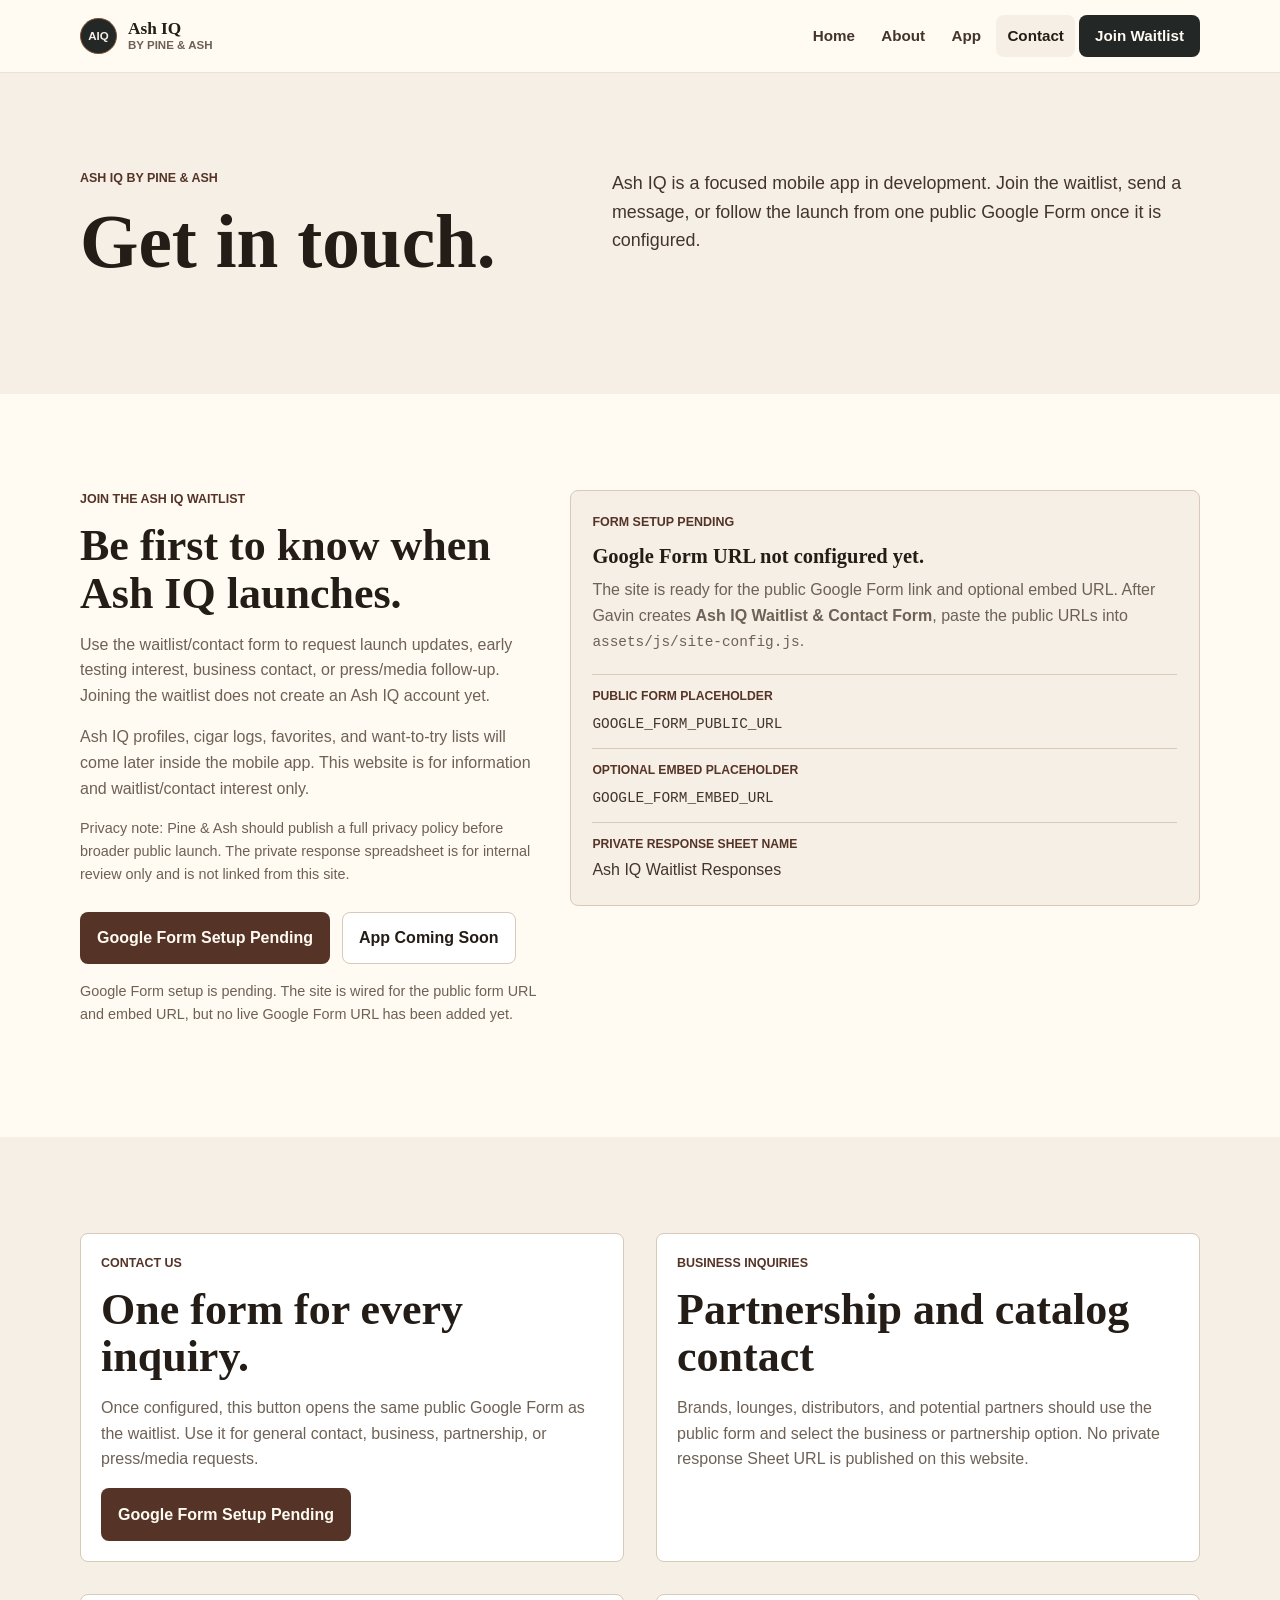
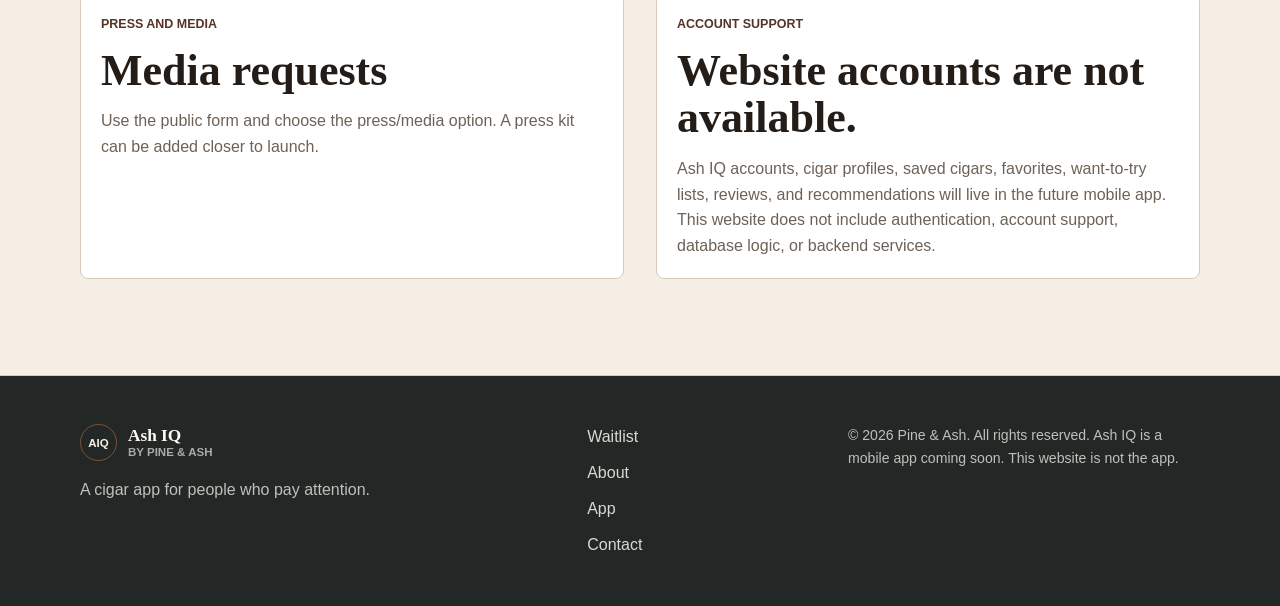
==== contact.html @ 8ed1f78f "Launch Ash IQ public website" ====
<!doctype html>
<html lang="en">
  <head>
    <meta charset="utf-8">
    <meta name="viewport" content="width=device-width, initial-scale=1">
    <title>Contact Ash IQ | Waitlist, Business &amp; Press Inquiries</title>
    <meta name="description" content="Join the Ash IQ waitlist, send a business inquiry, or reach out for press and media requests. We read every message.">
    <meta name="robots" content="index,follow">
    <meta name="theme-color" content="#f6efe5">
    <meta property="og:title" content="Contact Ash IQ by Pine & Ash">
    <meta property="og:description" content="Join the Ash IQ waitlist or contact Pine & Ash while the mobile app is in development.">
    <meta property="og:type" content="website">
    <meta property="og:url" content="./contact.html">
    <meta property="og:image" content="./assets/img/social-preview.svg">
    <meta name="twitter:card" content="summary_large_image">
    <meta name="twitter:title" content="Contact Ash IQ by Pine & Ash">
    <meta name="twitter:description" content="Join the Ash IQ waitlist or contact Pine & Ash while the mobile app is in development.">
    <meta name="twitter:image" content="./assets/img/social-preview.svg">
    <link rel="canonical" href="./contact.html">
    <link rel="icon" href="./assets/img/favicon.svg" type="image/svg+xml">
    <link rel="stylesheet" href="./assets/css/styles.css">
  </head>
  <body>
    <a class="skip-link" href="#main">Skip to content</a>
    <header class="site-header" data-site-header>
      <nav class="nav container" aria-label="Main navigation">
        <a class="brand" href="./index.html" aria-label="Ash IQ by Pine & Ash home">
          <span class="brand-mark" aria-hidden="true">AIQ</span>
          <span class="brand-stack">
            <span class="brand-text">Ash IQ</span>
            <span class="brand-source">by Pine &amp; Ash</span>
          </span>
        </a>
        <button class="nav-toggle" type="button" aria-expanded="false" aria-controls="site-menu" data-nav-toggle>
          <span class="nav-toggle-line"></span>
          <span class="nav-toggle-line"></span>
          <span class="nav-toggle-line"></span>
          <span class="sr-only">Menu</span>
        </button>
        <div class="nav-links" id="site-menu" data-nav-menu>
          <a href="./index.html">Home</a>
          <a href="./about.html">About</a>
          <a href="./app.html">App</a>
          <a href="./contact.html" aria-current="page">Contact</a>
          <a class="nav-cta" href="./contact.html#waitlist">Join Waitlist</a>
        </div>
      </nav>
    </header>

    <main id="main">
      <section class="page-hero section">
        <div class="container page-hero-grid">
          <div>
            <p class="eyebrow">Ash IQ by Pine &amp; Ash</p>
            <h1>Get in touch.</h1>
          </div>
          <p class="page-lede">Ash IQ is a focused mobile app in development. Join the waitlist, send a message, or follow the launch from one public Google Form once it is configured.</p>
        </div>
      </section>

      <section class="section" id="waitlist" aria-labelledby="waitlist-heading">
        <div class="container waitlist-panel">
          <div class="waitlist-copy">
            <p class="eyebrow">Join the Ash IQ waitlist</p>
            <h2 id="waitlist-heading">Be first to know when Ash IQ launches.</h2>
            <p>Use the waitlist/contact form to request launch updates, early testing interest, business contact, or press/media follow-up. Joining the waitlist does not create an Ash IQ account yet.</p>
            <p>Ash IQ profiles, cigar logs, favorites, and want-to-try lists will come later inside the mobile app. This website is for information and waitlist/contact interest only.</p>
            <p class="small-note">Privacy note: Pine &amp; Ash should publish a full privacy policy before broader public launch. The private response spreadsheet is for internal review only and is not linked from this site.</p>
            <div class="hero-actions">
              <a class="button button-primary" href="#google-form-placeholder" data-google-form-link data-configured-label="Open Google Form" data-placeholder-label="Google Form Setup Pending">Open Google Form</a>
              <a class="button button-secondary" href="./app.html">App Coming Soon</a>
            </div>
            <p class="small-note" data-google-form-status>Google Form setup is pending.</p>
          </div>
          <div class="form-shell">
            <iframe
              class="form-embed"
              title="Ash IQ Waitlist and Contact Google Form"
              loading="lazy"
              hidden
              data-google-form-embed></iframe>
            <div class="form-placeholder" id="google-form-placeholder" data-google-form-placeholder>
              <p class="eyebrow">Form setup pending</p>
              <h3>Google Form URL not configured yet.</h3>
              <p>The site is ready for the public Google Form link and optional embed URL. After Gavin creates <strong>Ash IQ Waitlist &amp; Contact Form</strong>, paste the public URLs into <code>assets/js/site-config.js</code>.</p>
              <dl class="config-list">
                <div>
                  <dt>Public form placeholder</dt>
                  <dd><code>GOOGLE_FORM_PUBLIC_URL</code></dd>
                </div>
                <div>
                  <dt>Optional embed placeholder</dt>
                  <dd><code>GOOGLE_FORM_EMBED_URL</code></dd>
                </div>
                <div>
                  <dt>Private response sheet name</dt>
                  <dd data-google-sheet-name>Ash IQ Waitlist Responses</dd>
                </div>
              </dl>
            </div>
          </div>
        </div>
      </section>

      <section class="section muted-band" aria-labelledby="contact-options-heading">
        <div class="container contact-grid">
          <article class="contact-card">
            <p class="eyebrow">Contact Us</p>
            <h2 id="contact-options-heading">One form for every inquiry.</h2>
            <p>Once configured, this button opens the same public Google Form as the waitlist. Use it for general contact, business, partnership, or press/media requests.</p>
            <a class="button button-primary" href="#google-form-placeholder" data-google-form-link data-configured-label="Contact Us" data-placeholder-label="Google Form Setup Pending">Contact Us</a>
          </article>
          <article class="contact-card">
            <p class="eyebrow">Business inquiries</p>
            <h2>Partnership and catalog contact</h2>
            <p>Brands, lounges, distributors, and potential partners should use the public form and select the business or partnership option. No private response Sheet URL is published on this website.</p>
          </article>
          <article class="contact-card">
            <p class="eyebrow">Press and media</p>
            <h2>Media requests</h2>
            <p>Use the public form and choose the press/media option. A press kit can be added closer to launch.</p>
          </article>
          <article class="contact-card">
            <p class="eyebrow">Account support</p>
            <h2>Website accounts are not available.</h2>
            <p>Ash IQ accounts, cigar profiles, saved cigars, favorites, want-to-try lists, reviews, and recommendations will live in the future mobile app. This website does not include authentication, account support, database logic, or backend services.</p>
          </article>
        </div>
      </section>
    </main>

    <footer class="site-footer">
      <div class="container footer-grid">
        <div>
          <a class="brand footer-brand" href="./index.html" aria-label="Ash IQ by Pine & Ash home">
            <span class="brand-mark" aria-hidden="true">AIQ</span>
            <span class="brand-stack">
              <span class="brand-text">Ash IQ</span>
              <span class="brand-source">by Pine &amp; Ash</span>
            </span>
          </a>
          <p>A cigar app for people who pay attention.</p>
        </div>
        <nav class="footer-links" aria-label="Footer navigation">
          <a href="./contact.html#waitlist">Waitlist</a>
          <a href="./about.html">About</a>
          <a href="./app.html">App</a>
          <a href="./contact.html">Contact</a>
        </nav>
        <p class="footer-fine"><span data-year></span> Ash IQ is a mobile app coming soon. This website is not the app.</p>
      </div>
    </footer>
    <script src="./assets/js/site-config.js" defer></script>
    <script src="./assets/js/main.js" defer></script>
  </body>
</html>
---- assets/css/styles.css ----
:root {
  color-scheme: light;
  --ink: #241c16;
  --ink-soft: #43352b;
  --muted: #6e6156;
  --paper: #f6efe5;
  --paper-deep: #eee2d1;
  --surface: #fffaf2;
  --surface-strong: #ffffff;
  --line: #d8c9b8;
  --cedar: #825034;
  --cedar-dark: #553427;
  --ash: #d9d6cf;
  --charcoal: #232826;
  --evergreen: #2f4639;
  --brass: #b77e3f;
  --oxblood: #743b34;
  --focus: #0f5f6f;
  --shadow: 0 24px 60px rgba(49, 35, 24, 0.14);
  --radius: 8px;
  --container: 1120px;
}

* {
  box-sizing: border-box;
}

html {
  scroll-behavior: smooth;
}

body {
  margin: 0;
  font-family: Georgia, "Times New Roman", serif;
  color: var(--ink);
  background: var(--surface);
  line-height: 1.6;
  text-rendering: optimizeLegibility;
}

body.nav-open {
  overflow: hidden;
}

img {
  display: block;
  max-width: 100%;
  height: auto;
}

a {
  color: inherit;
}

a:focus-visible,
button:focus-visible {
  outline: 3px solid var(--focus);
  outline-offset: 4px;
}

p,
h1,
h2,
h3 {
  margin-top: 0;
}

p {
  color: var(--muted);
  font-family: Arial, Helvetica, sans-serif;
  font-size: 1rem;
}

h1,
h2,
h3 {
  line-height: 1.08;
  letter-spacing: 0;
}

h1 {
  max-width: 10ch;
  font-size: 3.25rem;
  margin-bottom: 1rem;
}

h2 {
  font-size: 2.2rem;
  margin-bottom: 0.9rem;
}

h3 {
  font-size: 1.28rem;
  margin-bottom: 0.65rem;
}

.container {
  width: min(100% - 2rem, var(--container));
  margin: 0 auto;
}

.section {
  padding: 4.5rem 0;
}

.skip-link {
  position: fixed;
  top: 0.75rem;
  left: 0.75rem;
  z-index: 100;
  transform: translateY(-150%);
  background: var(--charcoal);
  color: var(--surface);
  padding: 0.75rem 1rem;
  border-radius: var(--radius);
  font-family: Arial, Helvetica, sans-serif;
}

.skip-link:focus {
  transform: translateY(0);
}

.sr-only {
  position: absolute;
  width: 1px;
  height: 1px;
  padding: 0;
  margin: -1px;
  overflow: hidden;
  clip: rect(0, 0, 0, 0);
  white-space: nowrap;
  border: 0;
}

.site-header {
  position: sticky;
  top: 0;
  z-index: 50;
  border-bottom: 1px solid rgba(36, 28, 22, 0.1);
  background: rgba(255, 250, 242, 0.94);
  backdrop-filter: blur(14px);
}

.nav {
  min-height: 4.5rem;
  display: flex;
  align-items: center;
  justify-content: space-between;
  gap: 1rem;
}

.brand {
  display: inline-flex;
  align-items: center;
  gap: 0.7rem;
  text-decoration: none;
  font-weight: 700;
}

.brand-mark {
  display: inline-grid;
  place-items: center;
  width: 2.3rem;
  height: 2.3rem;
  border: 1px solid var(--cedar);
  border-radius: 50%;
  background: var(--charcoal);
  color: var(--paper);
  font-family: Arial, Helvetica, sans-serif;
  font-size: 0.72rem;
}

.brand-stack {
  display: grid;
  gap: 0.05rem;
  line-height: 1.05;
}

.brand-text {
  font-size: 1.08rem;
}

.brand-source {
  color: var(--muted);
  font-family: Arial, Helvetica, sans-serif;
  font-size: 0.72rem;
  font-weight: 800;
  text-transform: uppercase;
}

.nav-toggle {
  display: inline-flex;
  width: 2.6rem;
  height: 2.6rem;
  flex-direction: column;
  align-items: center;
  justify-content: center;
  gap: 0.27rem;
  border: 1px solid var(--line);
  border-radius: var(--radius);
  background: var(--surface-strong);
  color: var(--ink);
  cursor: pointer;
}

.nav-toggle-line {
  width: 1.15rem;
  height: 2px;
  background: currentColor;
}

.nav-links {
  position: fixed;
  inset: 4.5rem 0 auto 0;
  display: none;
  flex-direction: column;
  gap: 0.35rem;
  padding: 1rem;
  border-bottom: 1px solid var(--line);
  background: var(--surface);
  box-shadow: var(--shadow);
  font-family: Arial, Helvetica, sans-serif;
}

.nav-links.is-open {
  display: flex;
}

.nav-links a {
  min-height: 2.75rem;
  display: inline-flex;
  align-items: center;
  padding: 0.65rem 0.75rem;
  border-radius: var(--radius);
  color: var(--ink-soft);
  text-decoration: none;
  font-weight: 700;
}

.nav-links a:hover,
.nav-links a[aria-current="page"] {
  background: var(--paper);
  color: var(--ink);
}

.nav-links .nav-cta {
  justify-content: center;
  background: var(--charcoal);
  color: var(--surface);
}

.hero {
  position: relative;
  display: grid;
  align-items: center;
  overflow: hidden;
  padding: 3.25rem 0 3.5rem;
  background: var(--charcoal);
  color: var(--surface);
}

.hero::before {
  content: "";
  position: absolute;
  inset: 0;
  z-index: 1;
  background: rgba(25, 21, 18, 0.58);
}

.hero-grid,
.page-hero-grid,
.app-hero-grid,
.split,
.footer-grid,
.narrative-grid,
.contact-grid {
  display: grid;
  gap: 2rem;
}

.hero-copy {
  position: relative;
  z-index: 2;
  max-width: 42rem;
}

.eyebrow {
  margin-bottom: 0.75rem;
  color: var(--cedar-dark);
  font-family: Arial, Helvetica, sans-serif;
  font-size: 0.78rem;
  font-weight: 800;
  text-transform: uppercase;
}

.hero .eyebrow {
  color: rgba(255, 250, 242, 0.82);
}

.tagline {
  margin-bottom: 1rem;
  color: rgba(255, 250, 242, 0.92);
  font-family: Arial, Helvetica, sans-serif;
  font-size: 1.35rem;
  font-weight: 800;
}

.tagline.dark {
  color: var(--cedar-dark);
}

.hero-lede,
.page-lede {
  max-width: 42rem;
  color: var(--ink-soft);
  font-size: 1.12rem;
}

.hero-lede {
  color: rgba(255, 250, 242, 0.88);
}

.hero-actions {
  display: flex;
  flex-wrap: wrap;
  gap: 0.75rem;
  margin: 1.6rem 0 1rem;
}

.button {
  min-height: 2.9rem;
  display: inline-flex;
  align-items: center;
  justify-content: center;
  padding: 0.78rem 1rem;
  border: 1px solid transparent;
  border-radius: var(--radius);
  font-family: Arial, Helvetica, sans-serif;
  font-weight: 800;
  text-decoration: none;
}

.button-primary {
  background: var(--charcoal);
  color: var(--surface);
}

.button-primary:hover {
  background: var(--evergreen);
}

.button-secondary {
  border-color: var(--line);
  background: var(--surface-strong);
  color: var(--ink);
}

.button-secondary:hover {
  border-color: var(--cedar);
}

.guardrail-note {
  max-width: 38rem;
  color: rgba(255, 250, 242, 0.76);
  font-size: 0.92rem;
}

.small-note {
  font-size: 0.9rem;
}

.hero-media {
  position: absolute;
  inset: 0;
  z-index: 0;
  margin: 0;
  background: var(--charcoal);
}

.hero-media img {
  width: 100%;
  height: 100%;
  object-fit: cover;
  object-position: 66% center;
}

.section-heading {
  max-width: 47rem;
  margin-bottom: 2rem;
}

.section-heading.narrow {
  max-width: 38rem;
}

.value-band,
.muted-band {
  background: var(--paper);
}

.discovery-band {
  background: var(--charcoal);
  color: var(--surface);
}

.discovery-band p,
.discovery-band .eyebrow {
  color: rgba(255, 250, 242, 0.78);
}

.feature-grid {
  display: grid;
  gap: 1rem;
}

.feature-card,
.contact-card,
.timeline article {
  padding: 1.25rem;
  border: 1px solid var(--line);
  border-radius: var(--radius);
  background: var(--surface-strong);
}

.feature-card {
  min-height: 12rem;
}

.feature-kicker,
.timeline span {
  display: inline-flex;
  margin-bottom: 1rem;
  color: var(--cedar);
  font-family: Arial, Helvetica, sans-serif;
  font-size: 0.78rem;
  font-weight: 800;
}

.copy-stack {
  display: grid;
  gap: 1rem;
}

.copy-stack p:last-child,
.feature-card p:last-child,
.contact-card p:last-child,
.note-panel p:last-child,
.boundary-callout p:last-child {
  margin-bottom: 0;
}

.step-list {
  display: grid;
  gap: 1rem;
  padding: 0;
  margin: 0;
  list-style: none;
}

.step-list li {
  display: grid;
  grid-template-columns: auto 1fr;
  gap: 1rem;
  padding: 1rem 0;
  border-top: 1px solid var(--line);
}

.step-number {
  display: inline-grid;
  place-items: center;
  width: 2.4rem;
  height: 2.4rem;
  border-radius: 50%;
  background: var(--cedar);
  color: var(--surface);
  font-family: Arial, Helvetica, sans-serif;
  font-weight: 800;
}

.cta-band,
.status-band {
  background: var(--evergreen);
  color: var(--surface);
}

.cta-band p,
.cta-band .eyebrow,
.status-band p,
.status-band .eyebrow {
  color: rgba(255, 250, 242, 0.82);
}

.cta-panel {
  display: grid;
  gap: 1.25rem;
  align-items: center;
}

.story-preview {
  background: var(--surface);
}

.text-link {
  display: inline-flex;
  width: fit-content;
  border-bottom: 2px solid var(--brass);
  color: var(--ink);
  font-family: Arial, Helvetica, sans-serif;
  font-weight: 800;
  text-decoration: none;
}

.text-link:hover {
  color: var(--cedar-dark);
}

.page-hero {
  background: var(--paper);
}

.page-hero h1 {
  max-width: 13ch;
}

.narrative-grid {
  align-items: start;
}

.large-copy p {
  color: var(--ink-soft);
  font-size: 1.08rem;
}

.principle-list {
  display: grid;
  gap: 1.2rem;
}

.principle-list > div {
  padding-top: 1rem;
  border-top: 1px solid var(--line);
}

.note-band {
  background: var(--cedar-dark);
  color: var(--surface);
}

.note-band p,
.note-band .eyebrow {
  color: rgba(255, 250, 242, 0.82);
}

.note-panel {
  max-width: 52rem;
}

.timeline {
  display: grid;
  gap: 1rem;
}

.app-hero {
  overflow: hidden;
}

.app-hero-grid {
  align-items: center;
}

.phone-shell {
  width: min(100%, 19rem);
  margin: 0 auto;
  padding: 0.7rem;
  border: 1px solid rgba(36, 28, 22, 0.18);
  border-radius: 2rem;
  background: var(--charcoal);
  box-shadow: var(--shadow);
}

.phone-top {
  width: 4.5rem;
  height: 0.35rem;
  margin: 0 auto 0.65rem;
  border-radius: 999px;
  background: rgba(255, 250, 242, 0.3);
}

.phone-screen {
  min-height: 29rem;
  padding: 1rem;
  border-radius: 1.3rem;
  background: linear-gradient(180deg, var(--surface), var(--paper));
}

.screen-bar,
.screen-title,
.screen-card,
.screen-row span,
.screen-tabbar span {
  border-radius: var(--radius);
  background: var(--line);
}

.screen-bar {
  width: 42%;
  height: 0.65rem;
  margin-bottom: 1rem;
  background: var(--cedar);
}

.screen-title {
  width: 72%;
  height: 1.15rem;
  margin-bottom: 1.25rem;
  background: var(--charcoal);
}

.screen-card {
  height: 4.4rem;
  margin-bottom: 0.8rem;
  border: 1px solid var(--line);
  background: var(--surface-strong);
}

.screen-card.wide {
  height: 7rem;
  background: linear-gradient(135deg, var(--evergreen), var(--cedar));
}

.screen-card.muted {
  background: var(--paper-deep);
}

.screen-row {
  display: grid;
  grid-template-columns: repeat(3, 1fr);
  gap: 0.55rem;
  margin-bottom: 0.8rem;
}

.screen-row span {
  height: 2.2rem;
  background: rgba(130, 80, 52, 0.22);
}

.screen-tabbar {
  display: grid;
  grid-template-columns: repeat(3, 1fr);
  gap: 0.75rem;
  margin-top: 1.5rem;
}

.screen-tabbar span {
  height: 0.55rem;
  background: rgba(36, 28, 22, 0.22);
}

.boundary-callout {
  display: grid;
  gap: 1rem;
  padding: 1.4rem;
  border-left: 5px solid var(--oxblood);
  background: var(--surface-strong);
}

.contact-grid {
  align-items: stretch;
}

.waitlist-panel {
  display: grid;
  gap: 1.5rem;
  align-items: start;
}

.waitlist-copy {
  max-width: 42rem;
}

.form-shell {
  min-width: 0;
}

.form-embed {
  width: 100%;
  min-height: 42rem;
  border: 1px solid var(--line);
  border-radius: var(--radius);
  background: var(--surface-strong);
}

.form-placeholder {
  padding: 1.35rem;
  border: 1px solid var(--line);
  border-radius: var(--radius);
  background: var(--paper);
}

.form-placeholder code,
.config-list code {
  font-family: Consolas, "Courier New", monospace;
  font-size: 0.9rem;
}

.config-list {
  display: grid;
  gap: 0.75rem;
  margin: 1.25rem 0 0;
  font-family: Arial, Helvetica, sans-serif;
}

.config-list div {
  display: grid;
  gap: 0.2rem;
  padding-top: 0.75rem;
  border-top: 1px solid var(--line);
}

.config-list dt {
  color: var(--cedar-dark);
  font-size: 0.76rem;
  font-weight: 800;
  text-transform: uppercase;
}

.config-list dd {
  margin: 0;
  color: var(--ink-soft);
}

.button[data-form-state="placeholder"] {
  background: var(--cedar-dark);
}

.placeholder-links {
  display: flex;
  flex-wrap: wrap;
  gap: 0.5rem;
  font-family: Arial, Helvetica, sans-serif;
}

.placeholder-links span {
  display: inline-flex;
  padding: 0.45rem 0.6rem;
  border: 1px solid var(--line);
  border-radius: var(--radius);
  background: var(--paper);
  color: var(--ink-soft);
  font-size: 0.9rem;
}

.site-footer {
  padding: 3rem 0;
  border-top: 1px solid var(--line);
  background: var(--charcoal);
  color: var(--surface);
}

.site-footer p {
  color: rgba(255, 250, 242, 0.72);
}

.site-footer .brand-source {
  color: rgba(255, 250, 242, 0.62);
}

.footer-brand {
  margin-bottom: 1rem;
}

.footer-links {
  display: grid;
  gap: 0.65rem;
  font-family: Arial, Helvetica, sans-serif;
}

.footer-links a {
  color: rgba(255, 250, 242, 0.84);
  text-decoration: none;
}

.footer-links a:hover {
  color: var(--surface);
}

.footer-fine {
  margin: 0;
  font-size: 0.88rem;
}

@media (min-width: 720px) {
  h1 {
    font-size: 4.7rem;
  }

  h2 {
    font-size: 2.75rem;
  }

  .section {
    padding: 6rem 0;
  }

  .nav-toggle {
    display: none;
  }

  .nav-links {
    position: static;
    display: flex;
    flex-direction: row;
    align-items: center;
    gap: 0.25rem;
    padding: 0;
    border-bottom: 0;
    background: transparent;
    box-shadow: none;
  }

  .nav-links a {
    min-height: 2.45rem;
    padding: 0.55rem 0.7rem;
    font-size: 0.95rem;
  }

  .nav-links .nav-cta {
    padding-inline: 1rem;
  }

  .page-hero-grid,
  .split,
  .narrative-grid {
    grid-template-columns: 0.85fr 1fr;
    align-items: start;
  }

  .app-hero-grid {
    grid-template-columns: minmax(0, 1fr) 22rem;
  }

  .feature-grid.two,
  .footer-grid {
    grid-template-columns: repeat(2, minmax(0, 1fr));
  }

  .contact-grid {
    grid-template-columns: repeat(2, minmax(0, 1fr));
  }

  .waitlist-panel {
    grid-template-columns: 0.85fr 1.15fr;
  }

  .feature-grid.three,
  .timeline {
    grid-template-columns: repeat(3, minmax(0, 1fr));
  }

  .cta-panel,
  .boundary-callout {
    grid-template-columns: minmax(0, 1fr) auto;
  }

  .sticky-heading {
    position: sticky;
    top: 6rem;
  }
}

@media (min-width: 1040px) {
  .hero {
    min-height: 36rem;
    padding: 4.25rem 0 4.75rem;
  }

  .footer-grid {
    grid-template-columns: 1.35fr 0.65fr 1fr;
  }
}

@media (prefers-reduced-motion: reduce) {
  *,
  *::before,
  *::after {
    scroll-behavior: auto !important;
  }
}
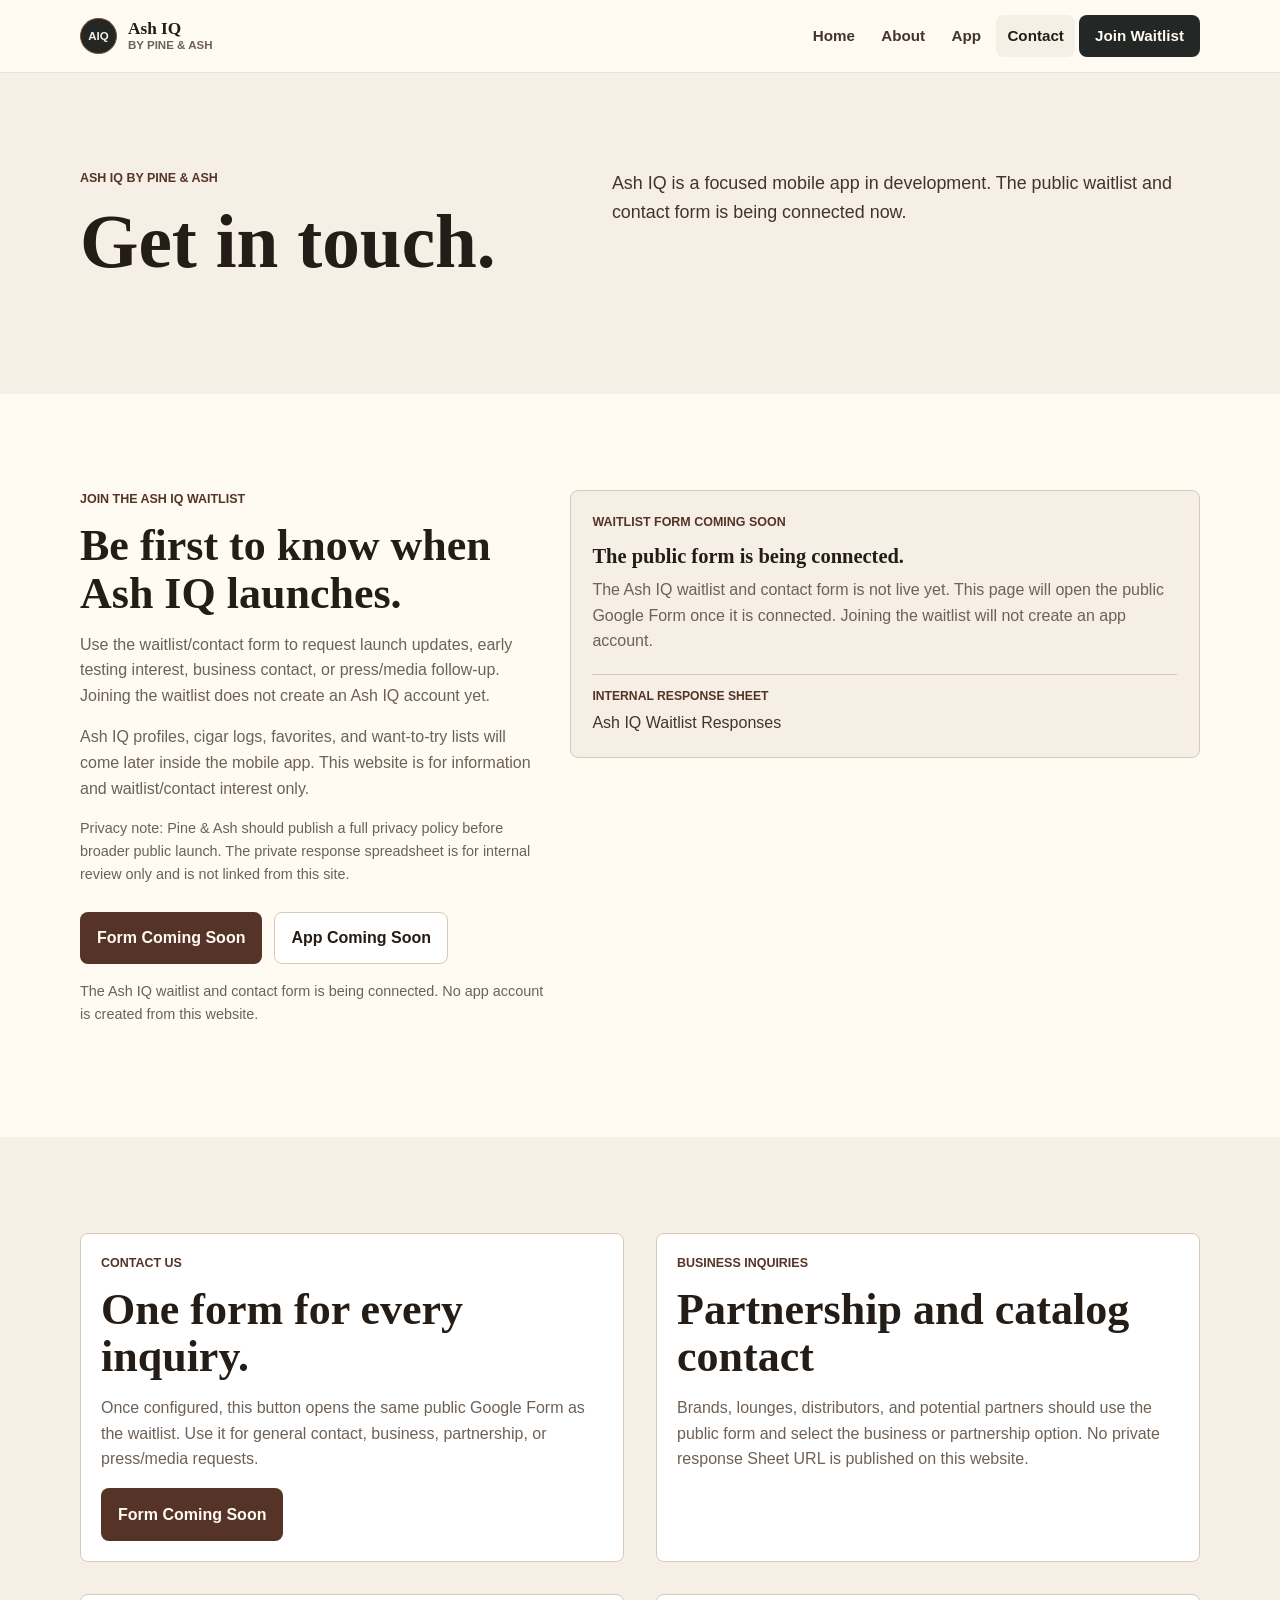
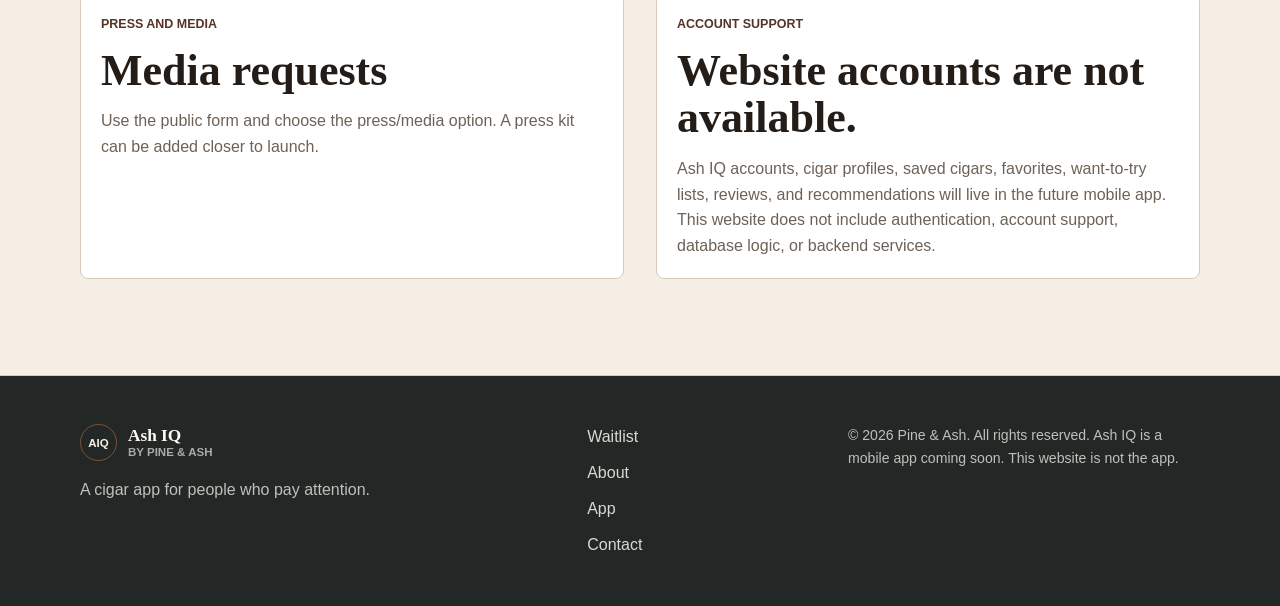
==== commit 3b90ee35: "Handle pending public form integration safely" ====
--- a/contact.html
+++ b/contact.html
@@ -54,7 +54,7 @@
             <p class="eyebrow">Ash IQ by Pine &amp; Ash</p>
             <h1>Get in touch.</h1>
           </div>
-          <p class="page-lede">Ash IQ is a focused mobile app in development. Join the waitlist, send a message, or follow the launch from one public Google Form once it is configured.</p>
+          <p class="page-lede">Ash IQ is a focused mobile app in development. The public waitlist and contact form is being connected now.</p>
         </div>
       </section>
 
@@ -67,7 +67,7 @@
             <p>Ash IQ profiles, cigar logs, favorites, and want-to-try lists will come later inside the mobile app. This website is for information and waitlist/contact interest only.</p>
             <p class="small-note">Privacy note: Pine &amp; Ash should publish a full privacy policy before broader public launch. The private response spreadsheet is for internal review only and is not linked from this site.</p>
             <div class="hero-actions">
-              <a class="button button-primary" href="#google-form-placeholder" data-google-form-link data-configured-label="Open Google Form" data-placeholder-label="Google Form Setup Pending">Open Google Form</a>
+              <a class="button button-primary" href="#google-form-placeholder" data-google-form-link data-configured-label="Open Google Form" data-placeholder-label="Form Coming Soon">Open Google Form</a>
               <a class="button button-secondary" href="./app.html">App Coming Soon</a>
             </div>
             <p class="small-note" data-google-form-status>Google Form setup is pending.</p>
@@ -80,20 +80,12 @@
               hidden
               data-google-form-embed></iframe>
             <div class="form-placeholder" id="google-form-placeholder" data-google-form-placeholder>
-              <p class="eyebrow">Form setup pending</p>
-              <h3>Google Form URL not configured yet.</h3>
-              <p>The site is ready for the public Google Form link and optional embed URL. After Gavin creates <strong>Ash IQ Waitlist &amp; Contact Form</strong>, paste the public URLs into <code>assets/js/site-config.js</code>.</p>
+              <p class="eyebrow">Waitlist form coming soon</p>
+              <h3>The public form is being connected.</h3>
+              <p>The Ash IQ waitlist and contact form is not live yet. This page will open the public Google Form once it is connected. Joining the waitlist will not create an app account.</p>
               <dl class="config-list">
                 <div>
-                  <dt>Public form placeholder</dt>
-                  <dd><code>GOOGLE_FORM_PUBLIC_URL</code></dd>
-                </div>
-                <div>
-                  <dt>Optional embed placeholder</dt>
-                  <dd><code>GOOGLE_FORM_EMBED_URL</code></dd>
-                </div>
-                <div>
-                  <dt>Private response sheet name</dt>
+                  <dt>Internal response sheet</dt>
                   <dd data-google-sheet-name>Ash IQ Waitlist Responses</dd>
                 </div>
               </dl>
@@ -108,7 +100,7 @@
             <p class="eyebrow">Contact Us</p>
             <h2 id="contact-options-heading">One form for every inquiry.</h2>
             <p>Once configured, this button opens the same public Google Form as the waitlist. Use it for general contact, business, partnership, or press/media requests.</p>
-            <a class="button button-primary" href="#google-form-placeholder" data-google-form-link data-configured-label="Contact Us" data-placeholder-label="Google Form Setup Pending">Contact Us</a>
+            <a class="button button-primary" href="#google-form-placeholder" data-google-form-link data-configured-label="Contact Us" data-placeholder-label="Form Coming Soon">Contact Us</a>
           </article>
           <article class="contact-card">
             <p class="eyebrow">Business inquiries</p>
